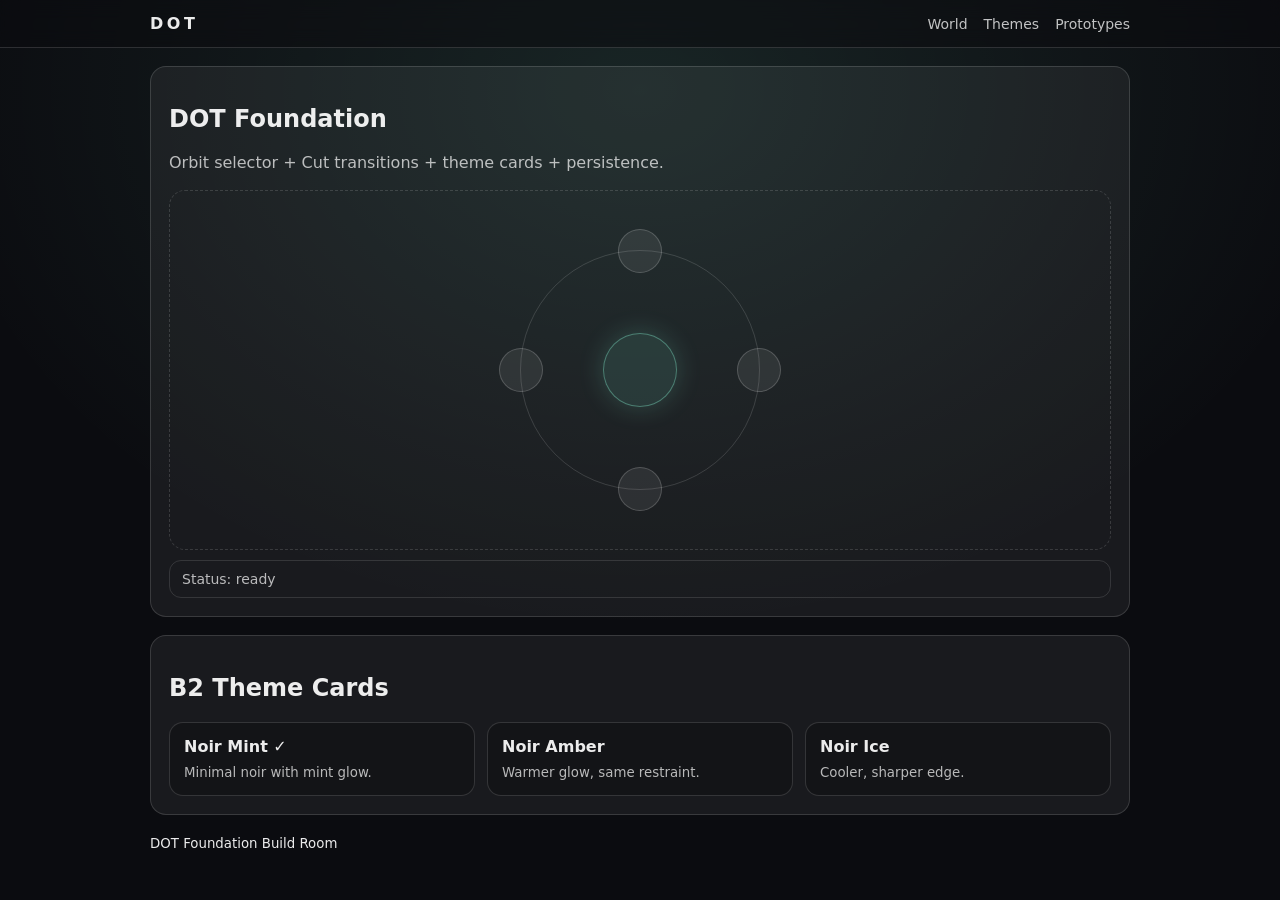
==== docs/index.html @ 3890ec36 "chore: publish docs for GitHub Pages" ====
<!doctype html>
<html lang="en">
<head>
  <meta charset="utf-8" />
  <meta name="viewport" content="width=device-width,initial-scale=1" />
  <title>DOT — Foundation</title>
  <meta name="description" content="DOT foundation build: orbit selector + transitions + theme persistence." />
  <link rel="stylesheet" href="./styles/main.css" />
</head>
<body>
  <a class="skip" href="#main">Skip to content</a>

  <header class="topbar">
    <div class="container">
      <div class="brand">DOT</div>
      <nav class="nav">
        <a href="#world">World</a>
        <a href="#themes">Themes</a>
        <a href="./prototypes/">Prototypes</a>
      </nav>
    </div>
  </header>

  <main id="main" class="container">
    <section id="world" class="panel">
      <h1>DOT Foundation</h1>
      <p class="sub">Orbit selector + Cut transitions + theme cards + persistence.</p>

      <div class="world">
        <button class="dot center" aria-label="Your dot"></button>

        <div class="orbit" aria-label="Orbit selector">
          <button class="dot orbit-dot" data-orbit="people" aria-label="People"></button>
          <button class="dot orbit-dot" data-orbit="music" aria-label="Music"></button>
          <button class="dot orbit-dot" data-orbit="play" aria-label="Play"></button>
          <button class="dot orbit-dot" data-orbit="ai" aria-label="AI"></button>
        </div>
      </div>

      <div class="status" aria-live="polite" id="status">Status: ready</div>
    </section>

    <section id="themes" class="panel">
      <h2>B2 Theme Cards</h2>
      <div class="cards" id="themeCards"></div>
    </section>
  </main>

  <footer class="footer container">
    <small>DOT Foundation Build Room</small>
  </footer>

  <script src="./scripts/app.js" defer></script>
</body>
</html>
---- docs/styles/main.css ----
:root{
  --bg: #0b0c10;
  --panel: rgba(255,255,255,.06);
  --text: rgba(255,255,255,.92);
  --muted: rgba(255,255,255,.7);
  --stroke: rgba(255,255,255,.14);
  --glow: rgba(140,255,220,.65);
  --radius: 16px;
}

*{ box-sizing:border-box; }
html,body{ height:100%; }
body{
  margin:0;
  font-family: system-ui, -apple-system, Segoe UI, Roboto, Helvetica, Arial, sans-serif;
  background: radial-gradient(1200px 900px at 50% 10%, rgba(140,255,220,.10), transparent 60%),
              var(--bg);
  color: var(--text);
}

a{ color: var(--text); text-decoration:none; opacity:.9; }
a:hover{ opacity:1; }

.container{ width:min(980px, 92vw); margin:0 auto; }
.skip{ position:absolute; left:-9999px; }
.skip:focus{ left: 16px; top: 16px; background:#000; padding:10px 12px; border-radius:10px; }

.topbar{
  position:sticky; top:0;
  backdrop-filter: blur(10px);
  background: rgba(11,12,16,.55);
  border-bottom: 1px solid var(--stroke);
}
.topbar .container{
  display:flex; align-items:center; justify-content:space-between;
  padding: 14px 0;
}
.brand{ letter-spacing:.22em; font-weight:700; }
.nav{ display:flex; gap:16px; font-size:14px; opacity:.9; }

.panel{
  margin: 18px 0;
  padding: 18px;
  border: 1px solid var(--stroke);
  background: var(--panel);
  border-radius: var(--radius);
}

.sub{ color: var(--muted); margin-top: 6px; }

.world{
  margin: 18px 0 10px;
  height: 360px;
  border: 1px dashed rgba(255,255,255,.14);
  border-radius: var(--radius);
  position: relative;
  display:grid;
  place-items:center;
}

.dot{
  width: 44px; height: 44px;
  border-radius: 999px;
  border: 1px solid rgba(255,255,255,.18);
  background: rgba(255,255,255,.08);
  box-shadow: 0 0 0 rgba(0,0,0,0);
}

.center{
  width: 74px; height: 74px;
  background: rgba(140,255,220,.10);
  border-color: rgba(140,255,220,.35);
  box-shadow: 0 0 26px rgba(140,255,220,.18);
}

.orbit{
  position:absolute;
  width: 240px; height: 240px;
  border-radius: 999px;
  border: 1px solid rgba(255,255,255,.14);
}

.orbit-dot{
  position:absolute;
  transform: translate(-50%, -50%);
}
.orbit-dot:nth-child(1){ left: 50%; top: 0%; }
.orbit-dot:nth-child(2){ left: 100%; top: 50%; }
.orbit-dot:nth-child(3){ left: 50%; top: 100%; }
.orbit-dot:nth-child(4){ left: 0%; top: 50%; }

.status{
  font-size: 14px;
  color: var(--muted);
  padding: 10px 12px;
  border: 1px solid rgba(255,255,255,.12);
  border-radius: 12px;
}

.cards{
  display:grid;
  grid-template-columns: repeat(auto-fit, minmax(220px, 1fr));
  gap: 12px;
}

.card{
  padding: 14px;
  border-radius: 14px;
  border: 1px solid rgba(255,255,255,.14);
  background: rgba(0,0,0,.22);
  cursor:pointer;
}
.card:hover{ border-color: rgba(140,255,220,.38); }
.card strong{ display:block; margin-bottom:6px; }
.card small{ color: var(--muted); }
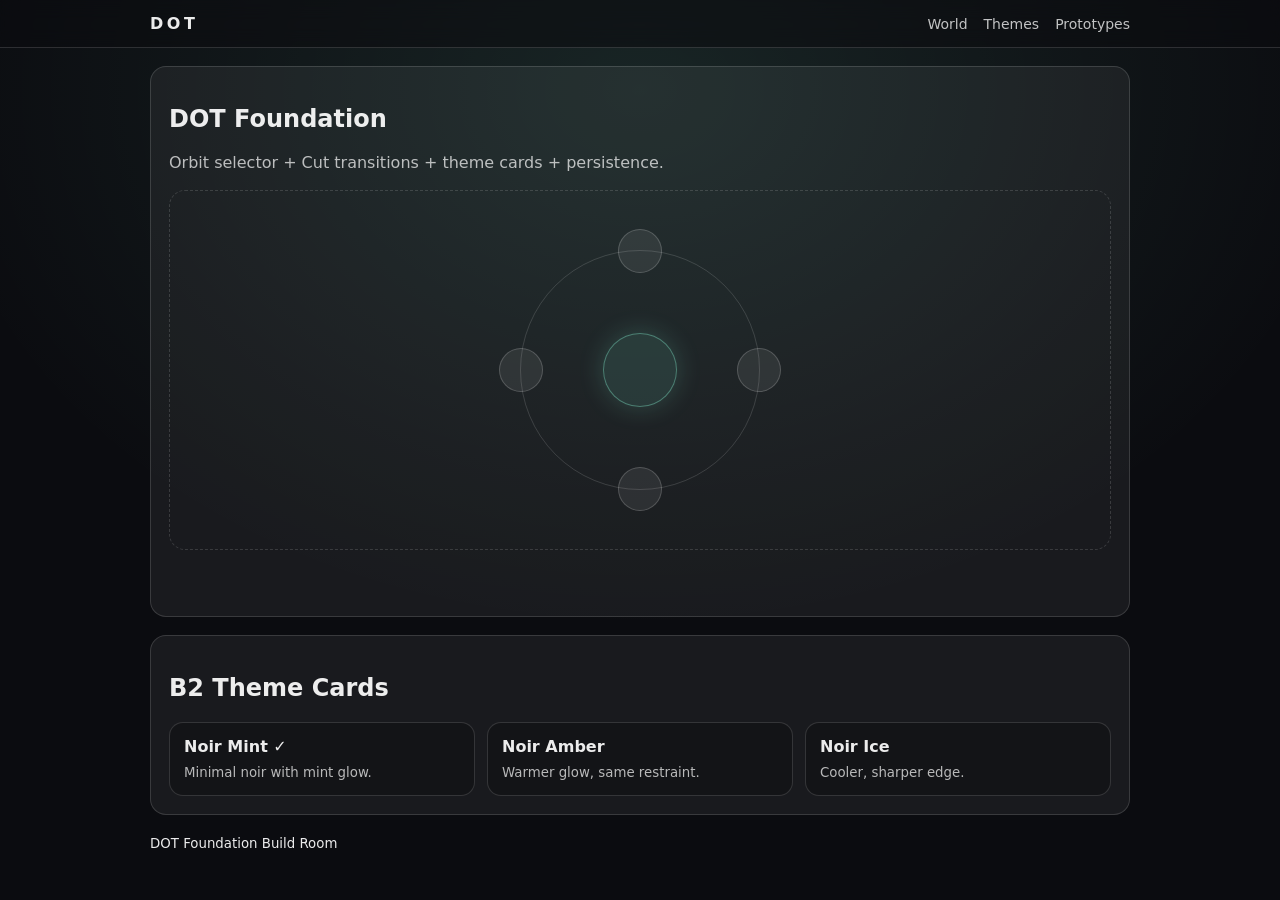
==== commit ae58421f: "Add focused dot mode + panel interaction" ====
--- a/docs/index.html
+++ b/docs/index.html
@@ -1,55 +1,99 @@
 <!doctype html>
 <html lang="en">
-<head>
-  <meta charset="utf-8" />
-  <meta name="viewport" content="width=device-width,initial-scale=1" />
-  <title>DOT — Foundation</title>
-  <meta name="description" content="DOT foundation build: orbit selector + transitions + theme persistence." />
-  <link rel="stylesheet" href="./styles/main.css" />
-</head>
-<body>
-  <a class="skip" href="#main">Skip to content</a>
+  <head>
+    <meta charset="utf-8" />
+    <meta name="viewport" content="width=device-width,initial-scale=1" />
+    <title>DOT — Foundation</title>
+    <meta
+      name="description"
+      content="DOT foundation build: orbit selector + transitions + theme persistence."
+    />
+    <link rel="stylesheet" href="./styles/main.css" />
+  </head>
+  <body>
+    <a class="skip" href="#main">Skip to content</a>
 
-  <header class="topbar">
-    <div class="container">
-      <div class="brand">DOT</div>
-      <nav class="nav">
-        <a href="#world">World</a>
-        <a href="#themes">Themes</a>
-        <a href="./prototypes/">Prototypes</a>
-      </nav>
-    </div>
-  </header>
+    <header class="topbar">
+      <div class="container">
+        <div class="brand">DOT</div>
+        <nav class="nav">
+          <a href="#world">World</a>
+          <a href="#themes">Themes</a>
+          <a href="./prototypes/index.html">Prototypes</a>
+        </nav>
+      </div>
+    </header>
 
-  <main id="main" class="container">
-    <section id="world" class="panel">
-      <h1>DOT Foundation</h1>
-      <p class="sub">Orbit selector + Cut transitions + theme cards + persistence.</p>
+    <main id="main" class="container">
+      <section id="world" class="panel">
+        <h1>DOT Foundation</h1>
+        <p class="sub">
+          Orbit selector + Cut transitions + theme cards + persistence.
+        </p>
 
-      <div class="world">
-        <button class="dot center" aria-label="Your dot"></button>
+        <div class="world">
+          <button class="dot center" aria-label="Your dot"></button>
 
-        <div class="orbit" aria-label="Orbit selector">
-          <button class="dot orbit-dot" data-orbit="people" aria-label="People"></button>
-          <button class="dot orbit-dot" data-orbit="music" aria-label="Music"></button>
-          <button class="dot orbit-dot" data-orbit="play" aria-label="Play"></button>
-          <button class="dot orbit-dot" data-orbit="ai" aria-label="AI"></button>
+          <div class="orbit" aria-label="Orbit selector">
+            <button
+              class="dot orbit-dot"
+              data-orbit="people"
+              data-title="People"
+              data-desc="Connect with the people who make the orbit feel alive."
+              data-link="#themes"
+              aria-label="People"
+            ></button>
+            <button
+              class="dot orbit-dot"
+              data-orbit="music"
+              data-title="Music"
+              data-desc="Tune the space with focused listening and momentum."
+              data-link="#themes"
+              aria-label="Music"
+            ></button>
+            <button
+              class="dot orbit-dot"
+              data-orbit="play"
+              data-title="Play"
+              data-desc="Experiment with ideas and keep exploration lightweight."
+              data-link="#themes"
+              aria-label="Play"
+            ></button>
+            <button
+              class="dot orbit-dot"
+              data-orbit="ai"
+              data-title="AI"
+              data-desc="Partner with adaptive tools to extend your reach."
+              data-link="#themes"
+              aria-label="AI"
+            ></button>
+          </div>
+
+          <div class="focused-panel" role="dialog" aria-hidden="true">
+            <div class="focused-panel__content">
+              <h3 class="focused-panel__title">Title</h3>
+              <p class="focused-panel__desc">Description</p>
+              <div class="focused-panel__actions">
+                <a class="focused-panel__action" href="#themes">Primary action</a>
+                <button class="focused-panel__back" type="button">Back</button>
+              </div>
+            </div>
+          </div>
         </div>
-      </div>
 
-      <div class="status" aria-live="polite" id="status">Status: ready</div>
-    </section>
+        <div class="status" aria-live="polite" id="status">Status: ready</div>
+      </section>
 
-    <section id="themes" class="panel">
-      <h2>B2 Theme Cards</h2>
-      <div class="cards" id="themeCards"></div>
-    </section>
-  </main>
+      <section id="themes" class="panel">
+        <h2>B2 Theme Cards</h2>
+        <div class="cards" id="themeCards"></div>
+      </section>
+    </main>
 
-  <footer class="footer container">
-    <small>DOT Foundation Build Room</small>
-  </footer>
+    <footer class="footer container">
+      <small>DOT Foundation Build Room</small>
+    </footer>
 
-  <script src="./scripts/app.js" defer></script>
-</body>
+    <script type="module" src="./scripts/app.js"></script>
+  </body>
 </html>
--- a/docs/styles/main.css
+++ b/docs/styles/main.css
@@ -1,44 +1,111 @@
-:root{
+:root {
   --bg: #0b0c10;
-  --panel: rgba(255,255,255,.06);
-  --text: rgba(255,255,255,.92);
-  --muted: rgba(255,255,255,.7);
-  --stroke: rgba(255,255,255,.14);
-  --glow: rgba(140,255,220,.65);
+  --panel: rgba(255, 255, 255, 0.06);
+  --text: rgba(255, 255, 255, 0.92);
+  --muted: rgba(255, 255, 255, 0.7);
+  --stroke: rgba(255, 255, 255, 0.14);
+  --glow: rgba(140, 255, 220, 0.65);
   --radius: 16px;
-}
-
-*{ box-sizing:border-box; }
-html,body{ height:100%; }
-body{
-  margin:0;
-  font-family: system-ui, -apple-system, Segoe UI, Roboto, Helvetica, Arial, sans-serif;
-  background: radial-gradient(1200px 900px at 50% 10%, rgba(140,255,220,.10), transparent 60%),
-              var(--bg);
+  --dot-size: 44px;
+  --center-dot-size: 74px;
+  --orbit-size: 240px;
+  --orbit-hover-scale: 1.15;
+  --orbit-active-scale: 1.22;
+  --orbit-focus-pull: 8px;
+}
+
+* {
+  box-sizing: border-box;
+}
+html,
+body {
+  height: 100%;
+}
+body {
+  margin: 0;
+  font-family:
+    system-ui,
+    -apple-system,
+    Segoe UI,
+    Roboto,
+    Helvetica,
+    Arial,
+    sans-serif;
+  background:
+    radial-gradient(
+      1200px 900px at 50% 10%,
+      rgba(140, 255, 220, 0.1),
+      transparent 60%
+    ),
+    var(--bg);
   color: var(--text);
 }
 
-a{ color: var(--text); text-decoration:none; opacity:.9; }
-a:hover{ opacity:1; }
-
-.container{ width:min(980px, 92vw); margin:0 auto; }
-.skip{ position:absolute; left:-9999px; }
-.skip:focus{ left: 16px; top: 16px; background:#000; padding:10px 12px; border-radius:10px; }
-
-.topbar{
-  position:sticky; top:0;
+body.cut::before {
+  content: "";
+  position: fixed;
+  inset: 0;
+  background: rgba(255, 255, 255, 0.08);
+  backdrop-filter: blur(2px);
+  opacity: 1;
+  pointer-events: none;
+  z-index: 9999;
+  transition: opacity 400ms ease;
+}
+body::before {
+  opacity: 0;
+}
+
+a {
+  color: var(--text);
+  text-decoration: none;
+  opacity: 0.9;
+}
+a:hover {
+  opacity: 1;
+}
+
+.container {
+  width: min(980px, 92vw);
+  margin: 0 auto;
+}
+.skip {
+  position: absolute;
+  left: -9999px;
+}
+.skip:focus {
+  left: 16px;
+  top: 16px;
+  background: #000;
+  padding: 10px 12px;
+  border-radius: 10px;
+}
+
+.topbar {
+  position: sticky;
+  top: 0;
   backdrop-filter: blur(10px);
-  background: rgba(11,12,16,.55);
+  background: rgba(11, 12, 16, 0.55);
   border-bottom: 1px solid var(--stroke);
 }
-.topbar .container{
-  display:flex; align-items:center; justify-content:space-between;
+.topbar .container {
+  display: flex;
+  align-items: center;
+  justify-content: space-between;
   padding: 14px 0;
 }
-.brand{ letter-spacing:.22em; font-weight:700; }
-.nav{ display:flex; gap:16px; font-size:14px; opacity:.9; }
-
-.panel{
+.brand {
+  letter-spacing: 0.22em;
+  font-weight: 700;
+}
+.nav {
+  display: flex;
+  gap: 16px;
+  font-size: 14px;
+  opacity: 0.9;
+}
+
+.panel {
   margin: 18px 0;
   padding: 18px;
   border: 1px solid var(--stroke);
@@ -46,70 +113,284 @@
   border-radius: var(--radius);
 }
 
-.sub{ color: var(--muted); margin-top: 6px; }
-
-.world{
+.sub {
+  color: var(--muted);
+  margin-top: 6px;
+}
+
+.world {
   margin: 18px 0 10px;
   height: 360px;
-  border: 1px dashed rgba(255,255,255,.14);
+  border: 1px dashed rgba(255, 255, 255, 0.14);
   border-radius: var(--radius);
   position: relative;
-  display:grid;
-  place-items:center;
-}
-
-.dot{
-  width: 44px; height: 44px;
+  display: grid;
+  place-items: center;
+}
+
+.dot {
+  width: var(--dot-size);
+  height: var(--dot-size);
   border-radius: 999px;
-  border: 1px solid rgba(255,255,255,.18);
-  background: rgba(255,255,255,.08);
-  box-shadow: 0 0 0 rgba(0,0,0,0);
-}
-
-.center{
-  width: 74px; height: 74px;
-  background: rgba(140,255,220,.10);
-  border-color: rgba(140,255,220,.35);
-  box-shadow: 0 0 26px rgba(140,255,220,.18);
-}
-
-.orbit{
-  position:absolute;
-  width: 240px; height: 240px;
+  border: 1px solid rgba(255, 255, 255, 0.18);
+  background: rgba(255, 255, 255, 0.08);
+  box-shadow: 0 0 0 rgba(0, 0, 0, 0);
+}
+
+.center {
+  width: var(--center-dot-size);
+  height: var(--center-dot-size);
+  background: rgba(140, 255, 220, 0.1);
+  border-color: rgba(140, 255, 220, 0.35);
+  box-shadow: 0 0 26px rgba(140, 255, 220, 0.18);
+}
+
+/* ==========================
+   BULLETPROOF ORBIT SYSTEM
+========================== */
+
+/* World is positioning context */
+.world {
+  position: relative;
+  display: flex;
+  align-items: center;
+  justify-content: center;
+}
+
+/* ==========================
+   BULLETPROOF ORBIT (for your HTML)
+   Uses your existing .dot styles
+========================== */
+
+.world {
+  position: relative;
+  height: 360px; /* keep your stage height */
+  display: grid;
+  place-items: center;
+}
+
+/* Orbit ring is centered */
+.orbit {
+  position: absolute;
+  left: 50%;
+  top: 50%;
+  width: var(--orbit-size);
+  height: var(--orbit-size);
+  transform: translate(-50%, -50%);
+  border-radius: 50%;
+  border: 1px solid rgba(255, 255, 255, 0.14);
+
+  /* ring doesn't block hover/click */
+  pointer-events: none;
+}
+
+/* Orbit dots are positioned relative to orbit ring */
+.orbit .orbit-dot {
+  position: absolute;
+  pointer-events: auto; /* re-enable interaction */
+  cursor: pointer;
+
+  /* Center dot on its anchor point */
+  --orbit-scale: 1;
+  --focus-pull-x: 0px;
+  --focus-pull-y: 0px;
+  transform: translate(-50%, -50%) translate(var(--focus-pull-x), var(--focus-pull-y))
+    scale(var(--orbit-scale));
+  transition:
+    transform 160ms ease,
+    box-shadow 160ms ease,
+    border-color 160ms ease,
+    opacity 160ms ease;
+}
+
+/* Place each dot around the ring (centered on ring edge) */
+.orbit .orbit-dot:nth-child(1) {
+  left: 50%;
+  top: 0;
+  --focus-x: 0;
+  --focus-y: 1;
+}
+
+.orbit .orbit-dot:nth-child(2) {
+  left: 100%;
+  top: 50%;
+  --focus-x: -1;
+  --focus-y: 0;
+}
+
+.orbit .orbit-dot:nth-child(3) {
+  left: 50%;
+  top: 100%;
+  --focus-x: 0;
+  --focus-y: -1;
+}
+
+.orbit .orbit-dot:nth-child(4) {
+  left: 0;
+  top: 50%;
+  --focus-x: 1;
+  --focus-y: 0;
+}
+
+/* Hover */
+.orbit .orbit-dot:hover {
+  --orbit-scale: var(--orbit-hover-scale);
+  box-shadow: 0 0 18px rgba(140, 255, 220, 0.3);
+  border-color: rgba(140, 255, 220, 0.5);
+}
+
+/* Active click pulse */
+.orbit .orbit-dot.is-active {
+  --orbit-scale: var(--orbit-active-scale);
+  --focus-pull-x: calc(var(--focus-x) * var(--orbit-focus-pull));
+  --focus-pull-y: calc(var(--focus-y) * var(--orbit-focus-pull));
+  box-shadow: 0 0 24px rgba(140, 255, 220, 0.45);
+  border-color: rgba(140, 255, 220, 0.6);
+  animation: orbitPulse 360ms ease;
+  opacity: 1;
+}
+
+.world.is-focused .orbit-dot {
+  opacity: 0.35;
+}
+
+.world.is-focused .orbit-dot.is-active {
+  opacity: 1;
+}
+
+.focused-panel {
+  position: absolute;
+  left: 50%;
+  bottom: 16px;
+  transform: translate(-50%, 16px);
+  opacity: 0;
+  pointer-events: none;
+  transition:
+    opacity 200ms ease,
+    transform 200ms ease;
+  z-index: 2;
+}
+
+.world.is-focused .focused-panel {
+  opacity: 1;
+  transform: translate(-50%, 0);
+  pointer-events: auto;
+}
+
+.focused-panel__content {
+  min-width: min(360px, 82vw);
+  padding: 14px 16px;
+  border-radius: 14px;
+  border: 1px solid var(--stroke);
+  background: rgba(11, 12, 16, 0.88);
+  backdrop-filter: blur(8px);
+  box-shadow: 0 16px 40px rgba(0, 0, 0, 0.35);
+}
+
+.focused-panel__title {
+  margin: 0 0 6px;
+  font-size: 18px;
+}
+
+.focused-panel__desc {
+  margin: 0 0 12px;
+  color: var(--muted);
+  font-size: 14px;
+}
+
+.focused-panel__actions {
+  display: flex;
+  gap: 10px;
+  align-items: center;
+}
+
+.focused-panel__action,
+.focused-panel__back {
+  padding: 8px 14px;
   border-radius: 999px;
-  border: 1px solid rgba(255,255,255,.14);
-}
-
-.orbit-dot{
-  position:absolute;
-  transform: translate(-50%, -50%);
-}
-.orbit-dot:nth-child(1){ left: 50%; top: 0%; }
-.orbit-dot:nth-child(2){ left: 100%; top: 50%; }
-.orbit-dot:nth-child(3){ left: 50%; top: 100%; }
-.orbit-dot:nth-child(4){ left: 0%; top: 50%; }
-
-.status{
+  border: 1px solid transparent;
+  font-size: 13px;
+  cursor: pointer;
+}
+
+.focused-panel__action {
+  background: rgba(140, 255, 220, 0.16);
+  border-color: rgba(140, 255, 220, 0.45);
+  color: var(--text);
+}
+
+.focused-panel__back {
+  background: rgba(255, 255, 255, 0.06);
+  border-color: rgba(255, 255, 255, 0.12);
+  color: var(--text);
+}
+
+@keyframes orbitPulse {
+  0% {
+    box-shadow: 0 0 6px rgba(140, 255, 220, 0.2);
+  }
+  60% {
+    box-shadow: 0 0 26px rgba(140, 255, 220, 0.55);
+  }
+  100% {
+    box-shadow: 0 0 18px rgba(140, 255, 220, 0.32);
+  }
+}
+
+.status {
   font-size: 14px;
   color: var(--muted);
   padding: 10px 12px;
-  border: 1px solid rgba(255,255,255,.12);
+  border: 1px solid rgba(255, 255, 255, 0.12);
   border-radius: 12px;
-}
-
-.cards{
-  display:grid;
+  opacity: 0;
+  transform: translateY(6px);
+  transition:
+    opacity 180ms ease,
+    transform 180ms ease;
+}
+
+.status.is-visible {
+  opacity: 1;
+  transform: translateY(0);
+}
+
+.cards {
+  display: grid;
   grid-template-columns: repeat(auto-fit, minmax(220px, 1fr));
   gap: 12px;
 }
 
-.card{
+.card {
   padding: 14px;
   border-radius: 14px;
-  border: 1px solid rgba(255,255,255,.14);
-  background: rgba(0,0,0,.22);
-  cursor:pointer;
-}
-.card:hover{ border-color: rgba(140,255,220,.38); }
-.card strong{ display:block; margin-bottom:6px; }
-.card small{ color: var(--muted); }
+  border: 1px solid rgba(255, 255, 255, 0.14);
+  background: rgba(0, 0, 0, 0.22);
+  cursor: pointer;
+}
+.card:hover {
+  border-color: rgba(140, 255, 220, 0.38);
+}
+.card strong {
+  display: block;
+  margin-bottom: 6px;
+}
+.card small {
+  color: var(--muted);
+}
+
+body.cut {
+  animation: cutFlash 0.4s ease;
+}
+
+@keyframes cutFlash {
+  0% {
+    filter: brightness(1);
+  }
+  40% {
+    filter: brightness(2);
+  }
+  100% {
+    filter: brightness(1);
+  }
+}
